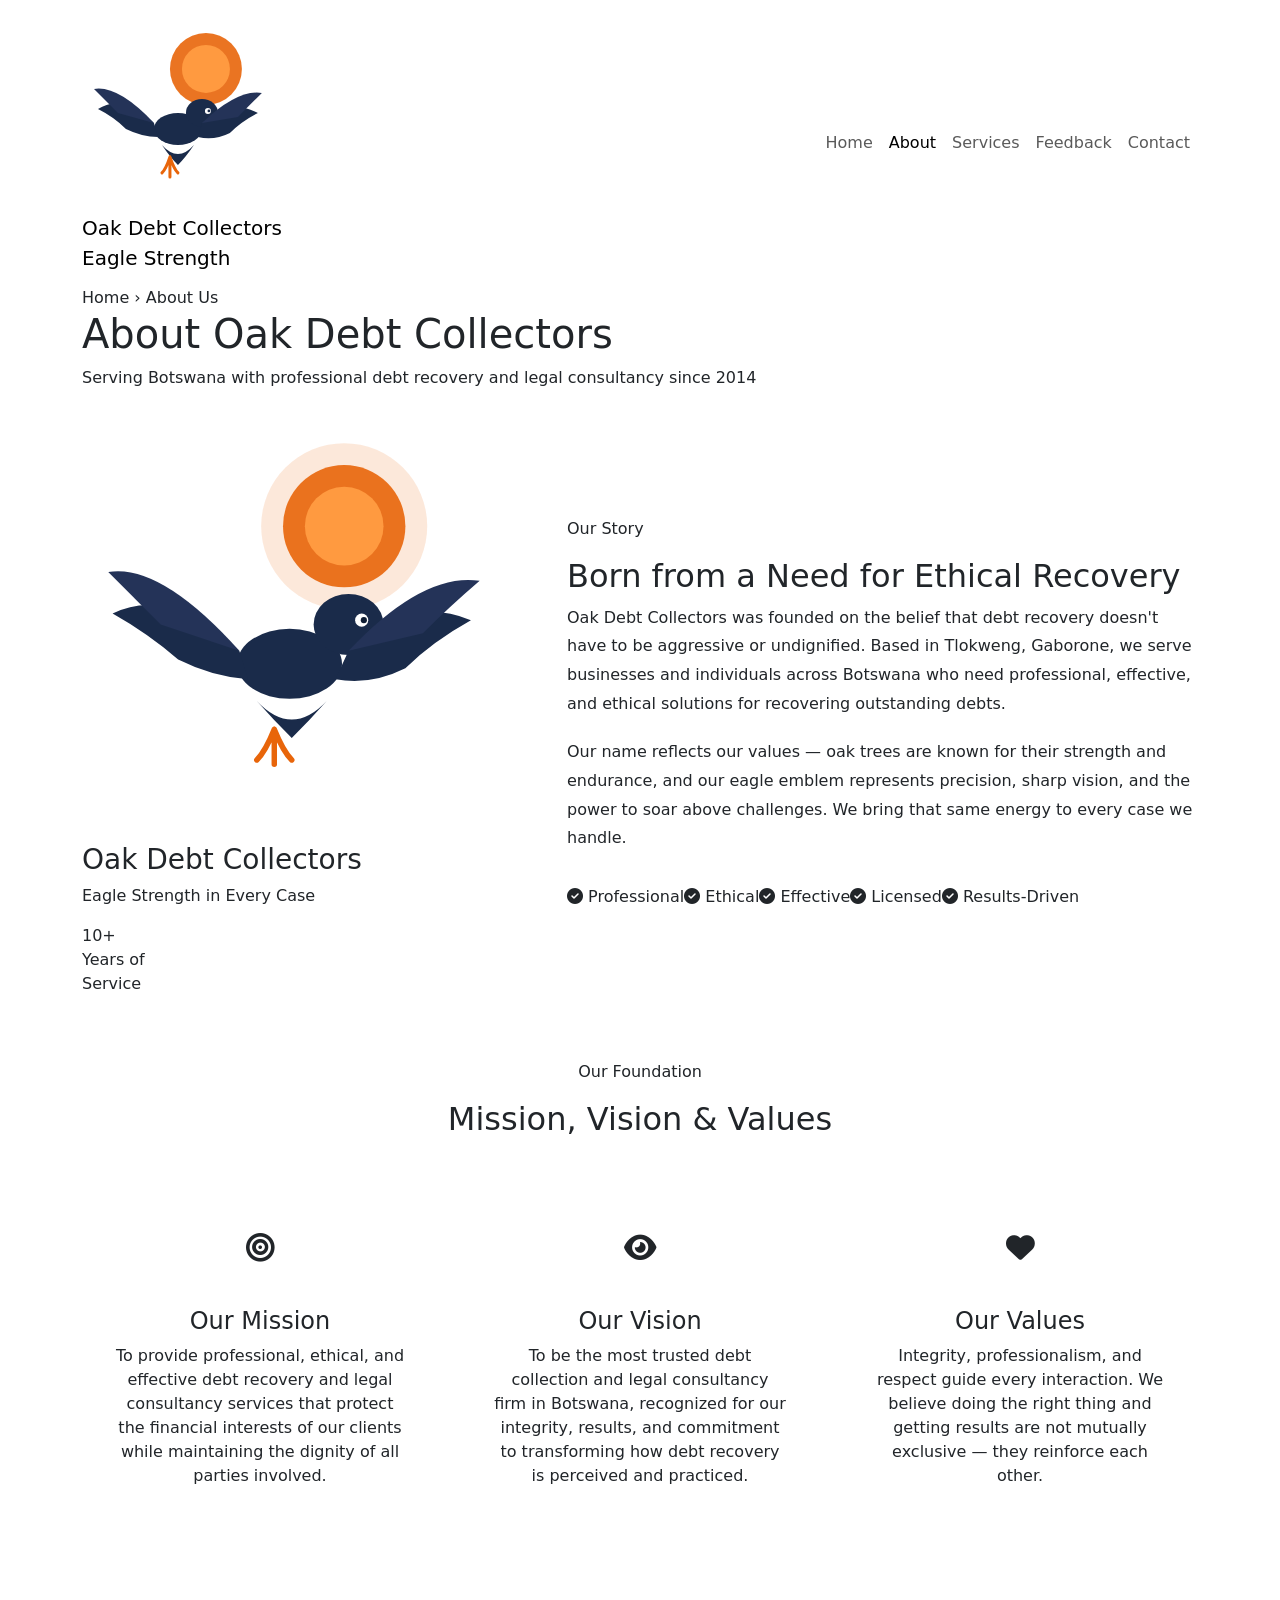
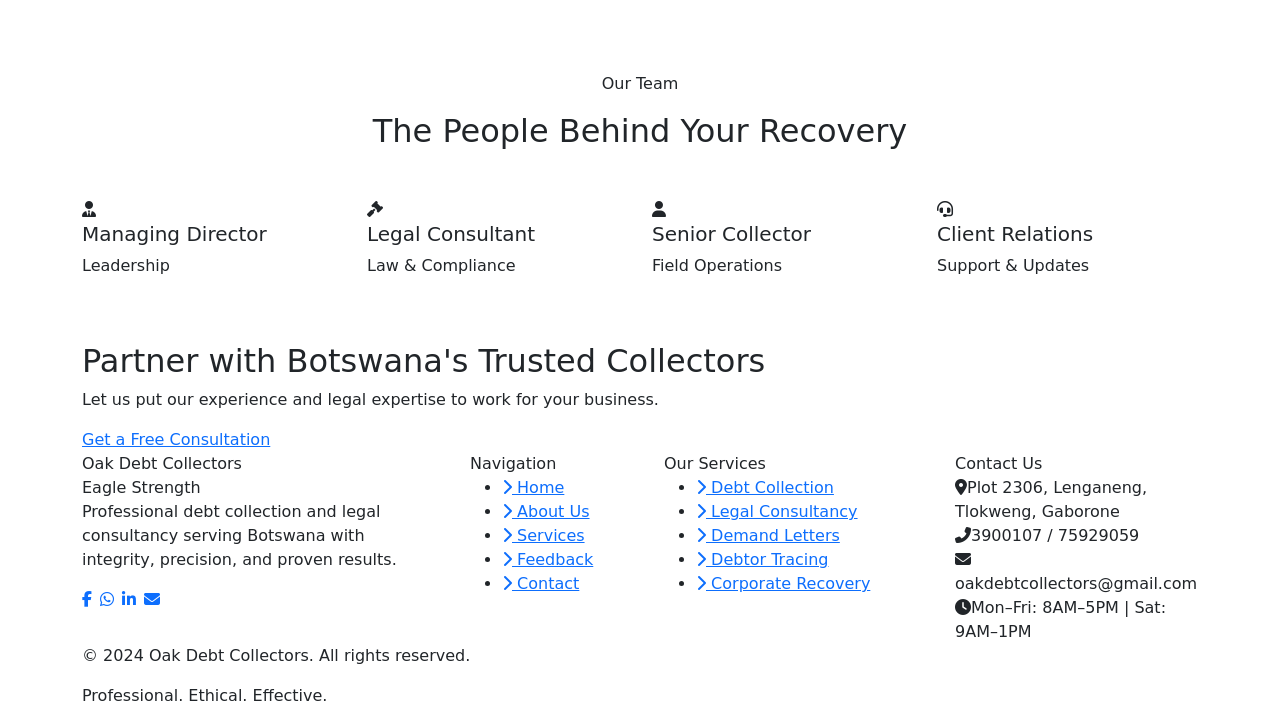
==== about.html @ 2704897b "added about" ====
<!DOCTYPE html>
<html lang="en">
<head>
  <meta charset="UTF-8"/>
  <meta name="viewport" content="width=device-width, initial-scale=1.0"/>
  <title>Oak Debt Collectors | About Us</title>
  <link href="https://cdnjs.cloudflare.com/ajax/libs/bootstrap/5.3.2/css/bootstrap.min.css" rel="stylesheet"/>
  <link href="https://cdnjs.cloudflare.com/ajax/libs/font-awesome/6.5.0/css/all.min.css" rel="stylesheet"/>
  <link rel="stylesheet" href="style.css"/>
</head>
<body>

<!-- NAVBAR -->
<nav class="navbar navbar-expand-lg">
  <div class="container">
    <a class="navbar-brand" href="index.html">
      <div class="brand-logo-wrap">
        <svg viewBox="0 0 100 100" xmlns="http://www.w3.org/2000/svg">
          <circle cx="62" cy="28" r="18" fill="#E8650A" opacity="0.9"/>
          <circle cx="62" cy="28" r="12" fill="#FF9A40"/>
          <ellipse cx="48" cy="58" rx="12" ry="8" fill="#1A2B4A"/>
          <ellipse cx="60" cy="50" rx="8" ry="7" fill="#1A2B4A"/>
          <path d="M67 52 L73 55 L67 56 Z" fill="#E8650A"/>
          <circle cx="63" cy="49" r="1.5" fill="#fff"/>
          <circle cx="63.5" cy="49" r="0.7" fill="#1A2B4A"/>
          <path d="M36 55 Q20 40 8 48 Q16 52 22 58 Q30 62 38 62 Z" fill="#1A2B4A"/>
          <path d="M36 55 Q18 36 6 38 Q12 44 18 50 Z" fill="#243358"/>
          <path d="M60 55 Q72 42 88 50 Q80 54 74 60 Q66 64 58 62 Z" fill="#1A2B4A"/>
          <path d="M60 55 Q78 38 90 40 Q84 46 78 52 Z" fill="#243358"/>
          <path d="M40 66 Q48 75 56 66 Q52 72 48 76 Q44 72 40 66 Z" fill="#1A2B4A"/>
          <path d="M44 72 Q42 78 40 80 M44 72 Q44 79 44 82 M44 72 Q46 78 48 80" stroke="#E8650A" stroke-width="1.5" fill="none" stroke-linecap="round"/>
        </svg>
      </div>
      <div class="brand-text-wrap">
        <div class="brand-name">Oak Debt Collectors</div>
        <div class="brand-tagline">Eagle Strength</div>
      </div>
    </a>
    <button class="navbar-toggler" type="button" data-bs-toggle="collapse" data-bs-target="#mainNav">
      <span class="navbar-toggler-icon"></span>
    </button>
    <div class="collapse navbar-collapse" id="mainNav">
      <ul class="navbar-nav ms-auto">
        <li class="nav-item"><a class="nav-link" href="index.html">Home</a></li>
        <li class="nav-item"><a class="nav-link active" href="about.html">About</a></li>
        <li class="nav-item"><a class="nav-link" href="services.html">Services</a></li>
        <li class="nav-item"><a class="nav-link" href="feedback.html">Feedback</a></li>
        <li class="nav-item"><a class="nav-link" href="contact.html">Contact</a></li>
      </ul>
    </div>
  </div>
</nav>

<!-- PAGE HERO -->
<div class="page-hero">
  <div class="container">
    <div class="breadcrumb-nav">Home &rsaquo; <span>About Us</span></div>
    <h1>About <span>Oak Debt Collectors</span></h1>
    <p>Serving Botswana with professional debt recovery and legal consultancy since 2014</p>
  </div>
</div>

<!-- OUR STORY -->
<section class="white-section">
  <div class="container">
    <div class="row align-items-center g-5">
      <div class="col-lg-5">
        <div class="about-img-wrap">
          <div class="about-img-block">
            <svg class="big-eagle" viewBox="0 0 200 200" xmlns="http://www.w3.org/2000/svg">
              <circle cx="120" cy="55" r="38" fill="rgba(232,101,10,0.15)"/>
              <circle cx="120" cy="55" r="28" fill="#E8650A" opacity="0.9"/>
              <circle cx="120" cy="55" r="18" fill="#FF9A40"/>
              <ellipse cx="95" cy="118" rx="24" ry="16" fill="#1A2B4A"/>
              <ellipse cx="122" cy="100" rx="16" ry="14" fill="#1A2B4A"/>
              <path d="M136 104 L150 110 L136 112 Z" fill="#E8650A"/>
              <circle cx="128" cy="98" r="3" fill="#fff"/>
              <circle cx="129" cy="98" r="1.4" fill="#0F1D33"/>
              <path d="M72 112 Q40 82 14 95 Q30 104 44 116 Q60 124 76 125 Z" fill="#1A2B4A"/>
              <path d="M72 112 Q36 72 12 76 Q24 88 36 100 Z" fill="#243358"/>
              <path d="M122 112 Q148 86 178 98 Q160 108 148 120 Q132 128 116 125 Z" fill="#1A2B4A"/>
              <path d="M122 112 Q156 76 182 80 Q168 92 156 104 Z" fill="#243358"/>
              <path d="M80 135 Q96 152 112 135 Q104 144 96 152 Q88 144 80 135 Z" fill="#1A2B4A"/>
              <path d="M88 148 Q84 158 80 162 M88 148 Q88 160 88 164 M88 148 Q92 158 96 162" stroke="#E8650A" stroke-width="2.5" fill="none" stroke-linecap="round"/>
            </svg>
            <h3>Oak Debt Collectors</h3>
            <p>Eagle Strength in Every Case</p>
          </div>
          <div class="experience-badge">
            <div class="exp-num">10+</div>
            <div class="exp-label">Years of<br>Service</div>
          </div>
        </div>
      </div>
      <div class="col-lg-7" style="padding-top:1.5rem;">
        <p class="section-eyebrow">Our Story</p>
        <h2 class="section-heading">Born from a Need for <span>Ethical</span> Recovery</h2>
        <div class="orange-rule"></div>
        <p style="color:var(--gray); line-height:1.8; margin-bottom:1.2rem;">Oak Debt Collectors was founded on the belief that debt recovery doesn't have to be aggressive or undignified. Based in Tlokweng, Gaborone, we serve businesses and individuals across Botswana who need professional, effective, and ethical solutions for recovering outstanding debts.</p>
        <p style="color:var(--gray); line-height:1.8; margin-bottom:2rem;">Our name reflects our values — oak trees are known for their strength and endurance, and our eagle emblem represents precision, sharp vision, and the power to soar above challenges. We bring that same energy to every case we handle.</p>
        <div class="d-flex flex-wrap">
          <div class="value-pill"><i class="fas fa-check-circle"></i> Professional</div>
          <div class="value-pill"><i class="fas fa-check-circle"></i> Ethical</div>
          <div class="value-pill"><i class="fas fa-check-circle"></i> Effective</div>
          <div class="value-pill"><i class="fas fa-check-circle"></i> Licensed</div>
          <div class="value-pill"><i class="fas fa-check-circle"></i> Results-Driven</div>
        </div>
      </div>
    </div>
  </div>
</section>

<!-- MISSION / VISION / VALUES -->
<section class="light-section" style="padding: 4rem 0;">
  <div class="container">
    <div class="text-center mb-5">
      <p class="section-eyebrow">Our Foundation</p>
      <h2 class="section-heading">Mission, <span>Vision</span> & Values</h2>
      <div class="orange-rule mx-auto"></div>
    </div>
    <div class="row g-4">
      <div class="col-md-4">
        <div class="service-card text-center" style="padding:2.5rem 2rem;">
          <div class="service-icon mx-auto mb-3" style="width:64px;height:64px;font-size:1.8rem;"><i class="fas fa-bullseye"></i></div>
          <h4>Our Mission</h4>
          <p>To provide professional, ethical, and effective debt recovery and legal consultancy services that protect the financial interests of our clients while maintaining the dignity of all parties involved.</p>
        </div>
      </div>
      <div class="col-md-4">
        <div class="service-card text-center" style="padding:2.5rem 2rem;">
          <div class="service-icon mx-auto mb-3" style="width:64px;height:64px;font-size:1.8rem;"><i class="fas fa-eye"></i></div>
          <h4>Our Vision</h4>
          <p>To be the most trusted debt collection and legal consultancy firm in Botswana, recognized for our integrity, results, and commitment to transforming how debt recovery is perceived and practiced.</p>
        </div>
      </div>
      <div class="col-md-4">
        <div class="service-card text-center" style="padding:2.5rem 2rem;">
          <div class="service-icon mx-auto mb-3" style="width:64px;height:64px;font-size:1.8rem;"><i class="fas fa-heart"></i></div>
          <h4>Our Values</h4>
          <p>Integrity, professionalism, and respect guide every interaction. We believe doing the right thing and getting results are not mutually exclusive — they reinforce each other.</p>
        </div>
      </div>
    </div>
  </div>
</section>

<!-- TEAM -->
<section class="white-section" style="padding:4rem 0;">
  <div class="container">
    <div class="text-center mb-5">
      <p class="section-eyebrow">Our Team</p>
      <h2 class="section-heading">The People Behind <span>Your Recovery</span></h2>
      <div class="orange-rule mx-auto"></div>
    </div>
    <div class="row g-4 justify-content-center">
      <div class="col-sm-6 col-md-4 col-lg-3">
        <div class="team-card">
          <div class="team-avatar"><div class="team-avatar-circle"><i class="fas fa-user-tie"></i></div></div>
          <div class="team-body"><h5>Managing Director</h5><div class="role">Leadership</div></div>
        </div>
      </div>
      <div class="col-sm-6 col-md-4 col-lg-3">
        <div class="team-card">
          <div class="team-avatar"><div class="team-avatar-circle"><i class="fas fa-gavel"></i></div></div>
          <div class="team-body"><h5>Legal Consultant</h5><div class="role">Law & Compliance</div></div>
        </div>
      </div>
      <div class="col-sm-6 col-md-4 col-lg-3">
        <div class="team-card">
          <div class="team-avatar"><div class="team-avatar-circle"><i class="fas fa-user"></i></div></div>
          <div class="team-body"><h5>Senior Collector</h5><div class="role">Field Operations</div></div>
        </div>
      </div>
      <div class="col-sm-6 col-md-4 col-lg-3">
        <div class="team-card">
          <div class="team-avatar"><div class="team-avatar-circle"><i class="fas fa-headset"></i></div></div>
          <div class="team-body"><h5>Client Relations</h5><div class="role">Support & Updates</div></div>
        </div>
      </div>
    </div>
  </div>
</section>

<!-- CTA -->
<div class="cta-banner">
  <div class="container">
    <h2>Partner with Botswana's Trusted Collectors</h2>
    <p>Let us put our experience and legal expertise to work for your business.</p>
    <a href="contact.html" class="btn-white-oak">Get a Free Consultation</a>
  </div>
</div>

<!-- FOOTER -->
<footer>
  <div class="container">
    <div class="row g-5">
      <div class="col-lg-4">
        <div class="footer-brand-name">Oak Debt Collectors</div>
        <div class="footer-script">Eagle Strength</div>
        <p class="footer-desc">Professional debt collection and legal consultancy serving Botswana with integrity, precision, and proven results.</p>
        <div class="d-flex gap-2 mt-3">
          <a href="#" class="social-link"><i class="fab fa-facebook-f"></i></a>
          <a href="#" class="social-link"><i class="fab fa-whatsapp"></i></a>
          <a href="#" class="social-link"><i class="fab fa-linkedin-in"></i></a>
          <a href="mailto:oakdebtcollectors@gmail.com" class="social-link"><i class="fas fa-envelope"></i></a>
        </div>
      </div>
      <div class="col-sm-6 col-lg-2">
        <div class="footer-heading">Navigation</div>
        <ul class="footer-links">
          <li><a href="index.html"><i class="fas fa-chevron-right"></i> Home</a></li>
          <li><a href="about.html"><i class="fas fa-chevron-right"></i> About Us</a></li>
          <li><a href="services.html"><i class="fas fa-chevron-right"></i> Services</a></li>
          <li><a href="feedback.html"><i class="fas fa-chevron-right"></i> Feedback</a></li>
          <li><a href="contact.html"><i class="fas fa-chevron-right"></i> Contact</a></li>
        </ul>
      </div>
      <div class="col-sm-6 col-lg-3">
        <div class="footer-heading">Our Services</div>
        <ul class="footer-links">
          <li><a href="services.html"><i class="fas fa-chevron-right"></i> Debt Collection</a></li>
          <li><a href="services.html"><i class="fas fa-chevron-right"></i> Legal Consultancy</a></li>
          <li><a href="services.html"><i class="fas fa-chevron-right"></i> Demand Letters</a></li>
          <li><a href="services.html"><i class="fas fa-chevron-right"></i> Debtor Tracing</a></li>
          <li><a href="services.html"><i class="fas fa-chevron-right"></i> Corporate Recovery</a></li>
        </ul>
      </div>
      <div class="col-lg-3">
        <div class="footer-heading">Contact Us</div>
        <div class="footer-contact-item"><i class="fas fa-map-marker-alt"></i><span>Plot 2306, Lenganeng, Tlokweng, Gaborone</span></div>
        <div class="footer-contact-item"><i class="fas fa-phone-alt"></i><span>3900107 / 75929059</span></div>
        <div class="footer-contact-item"><i class="fas fa-envelope"></i><span>oakdebtcollectors@gmail.com</span></div>
        <div class="footer-contact-item"><i class="fas fa-clock"></i><span>Mon–Fri: 8AM–5PM | Sat: 9AM–1PM</span></div>
      </div>
    </div>
    <div class="footer-bottom">
      <p>&copy; 2024 <span>Oak Debt Collectors</span>. All rights reserved.</p>
      <p>Professional. Ethical. Effective.</p>
    </div>
  </div>
</footer>
<script src="https://cdnjs.cloudflare.com/ajax/libs/bootstrap/5.3.2/js/bootstrap.bundle.min.js"></script>
</body>
</html>
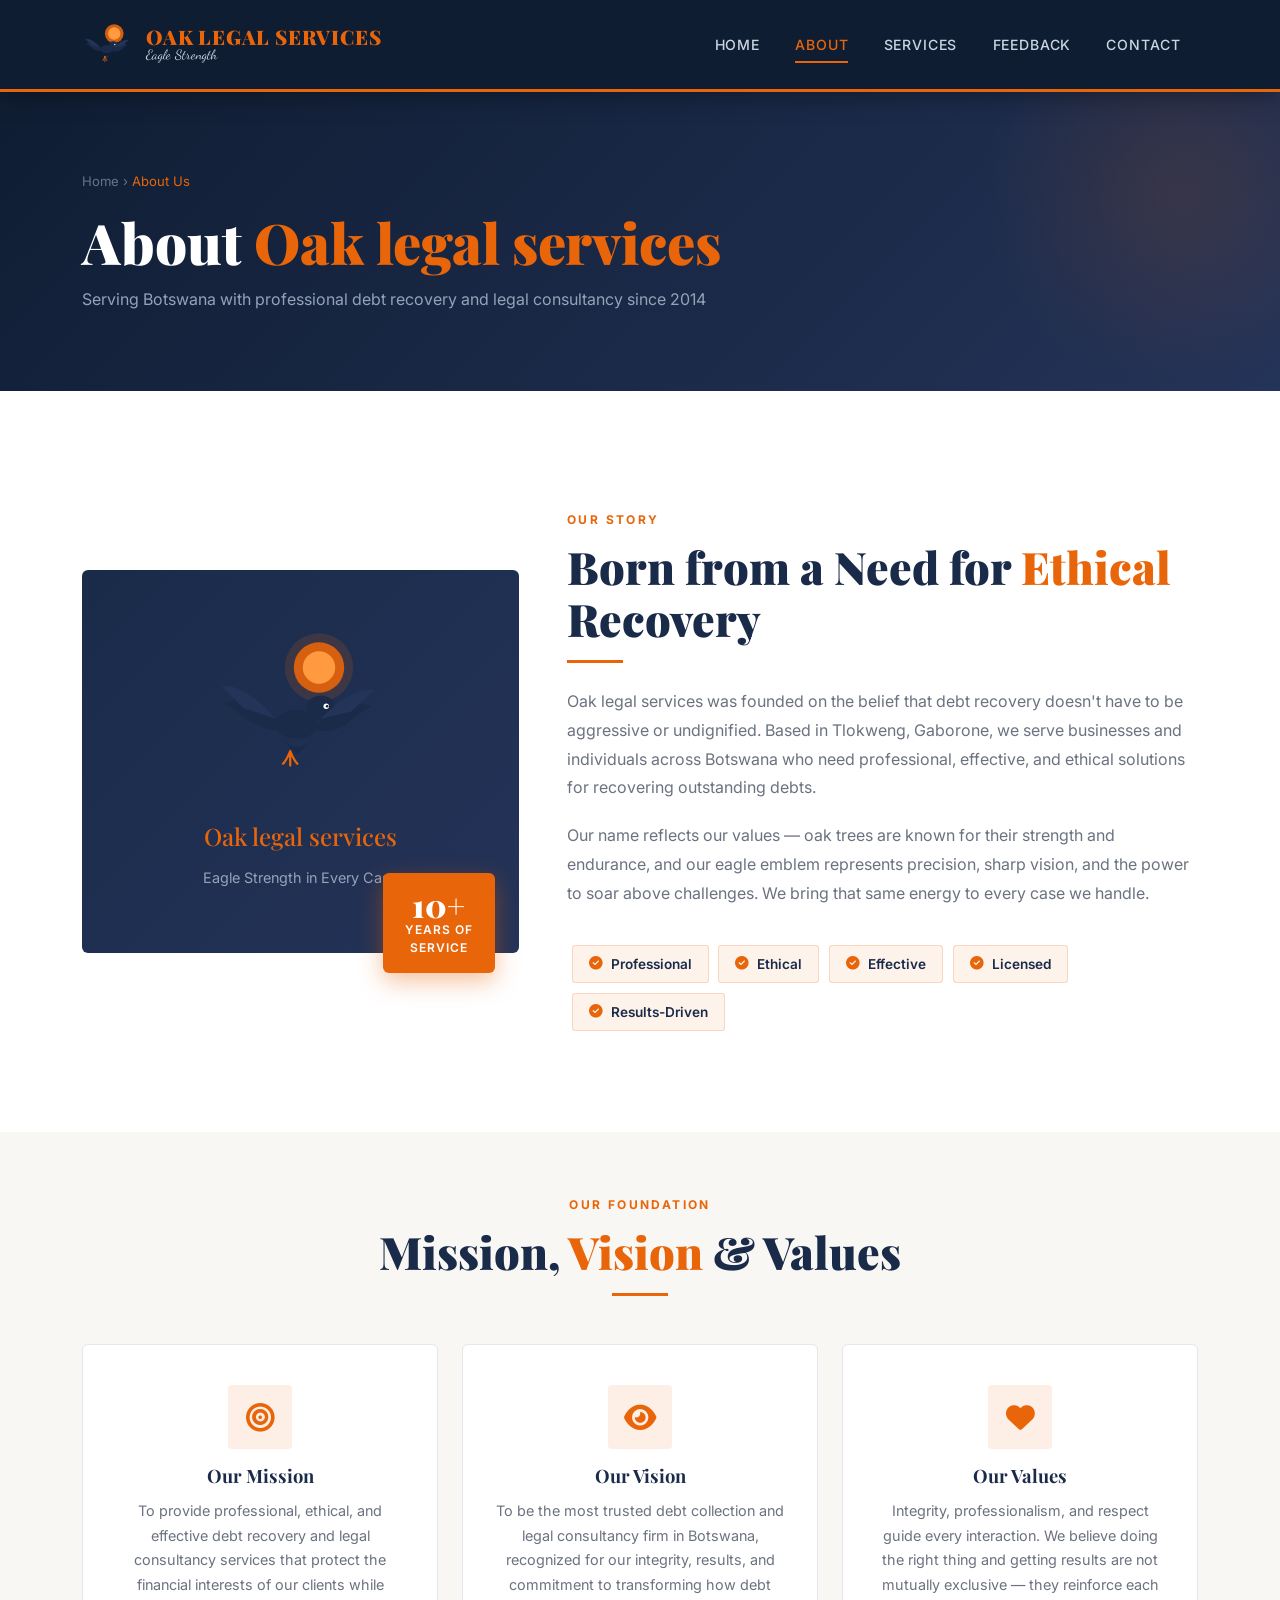
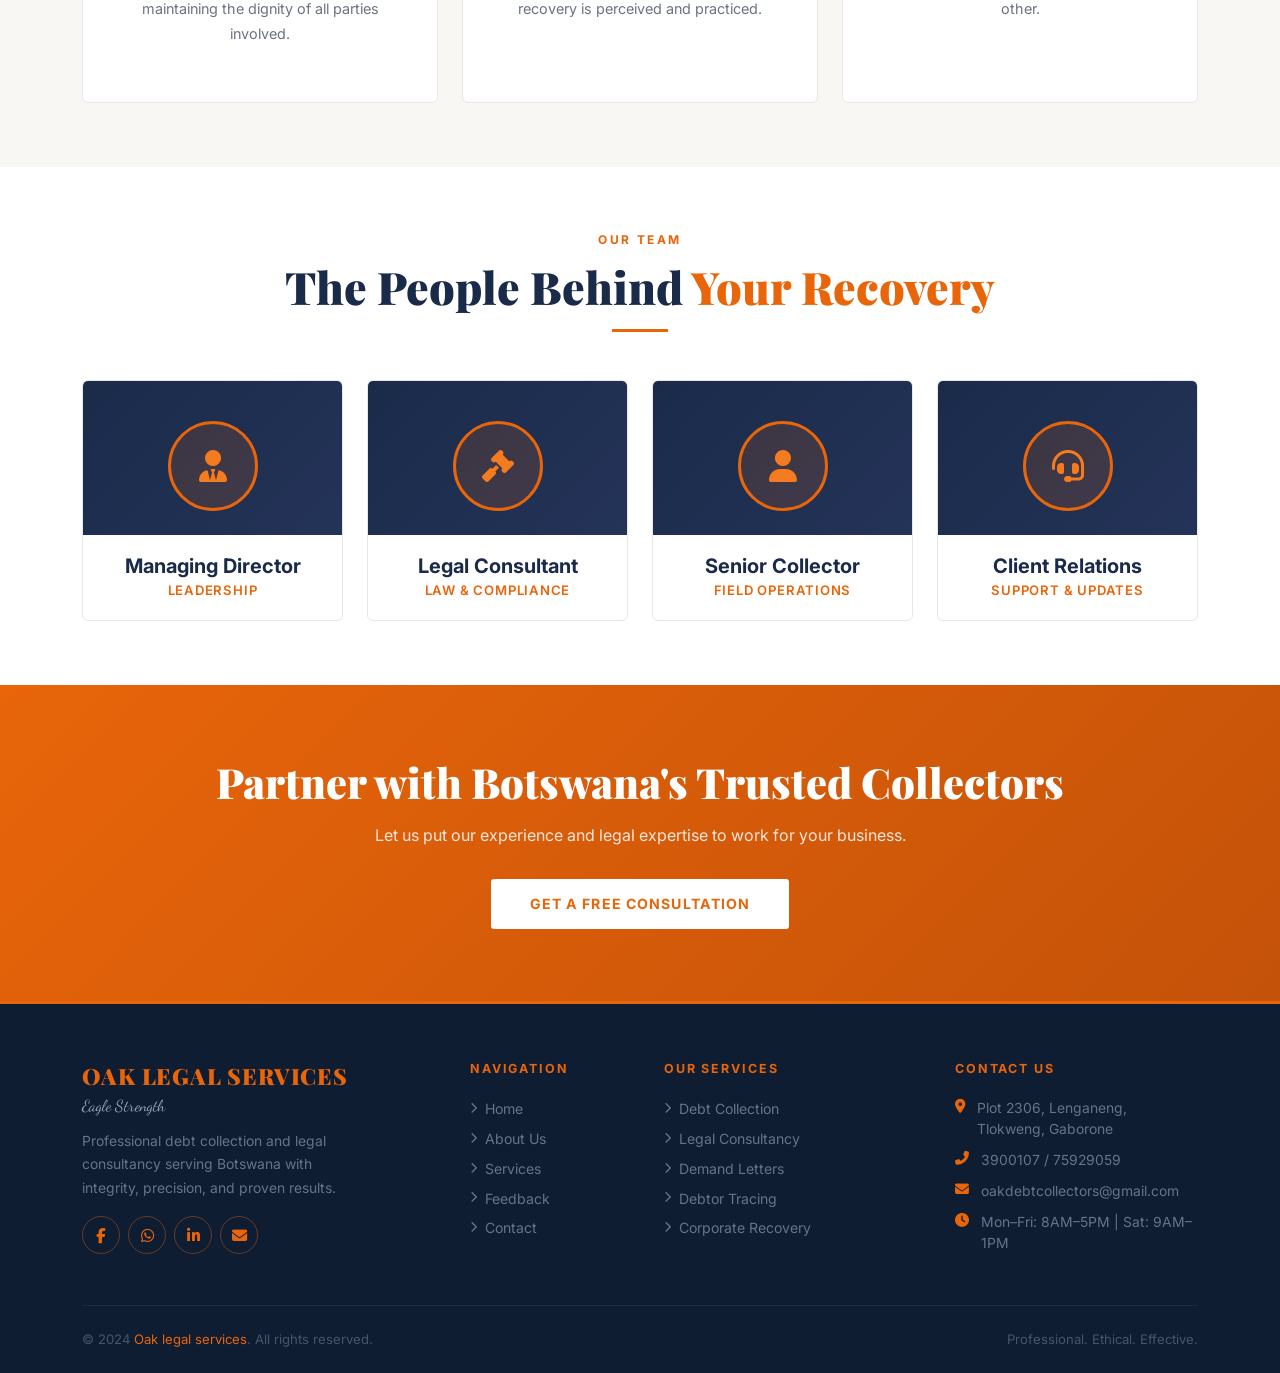
==== commit 8add8359: "changed things" ====
--- a/about.html
+++ b/about.html
@@ -3,7 +3,7 @@
 <head>
   <meta charset="UTF-8"/>
   <meta name="viewport" content="width=device-width, initial-scale=1.0"/>
-  <title>Oak Debt Collectors | About Us</title>
+  <title>Oak legal services | About Us</title>
   <link href="https://cdnjs.cloudflare.com/ajax/libs/bootstrap/5.3.2/css/bootstrap.min.css" rel="stylesheet"/>
   <link href="https://cdnjs.cloudflare.com/ajax/libs/font-awesome/6.5.0/css/all.min.css" rel="stylesheet"/>
   <link rel="stylesheet" href="style.css"/>
@@ -32,7 +32,7 @@
         </svg>
       </div>
       <div class="brand-text-wrap">
-        <div class="brand-name">Oak Debt Collectors</div>
+        <div class="brand-name">Oak legal services</div>
         <div class="brand-tagline">Eagle Strength</div>
       </div>
     </a>
@@ -55,7 +55,7 @@
 <div class="page-hero">
   <div class="container">
     <div class="breadcrumb-nav">Home &rsaquo; <span>About Us</span></div>
-    <h1>About <span>Oak Debt Collectors</span></h1>
+    <h1>About <span>Oak legal services</span></h1>
     <p>Serving Botswana with professional debt recovery and legal consultancy since 2014</p>
   </div>
 </div>
@@ -83,7 +83,7 @@
               <path d="M80 135 Q96 152 112 135 Q104 144 96 152 Q88 144 80 135 Z" fill="#1A2B4A"/>
               <path d="M88 148 Q84 158 80 162 M88 148 Q88 160 88 164 M88 148 Q92 158 96 162" stroke="#E8650A" stroke-width="2.5" fill="none" stroke-linecap="round"/>
             </svg>
-            <h3>Oak Debt Collectors</h3>
+            <h3>Oak legal services</h3>
             <p>Eagle Strength in Every Case</p>
           </div>
           <div class="experience-badge">
@@ -96,7 +96,7 @@
         <p class="section-eyebrow">Our Story</p>
         <h2 class="section-heading">Born from a Need for <span>Ethical</span> Recovery</h2>
         <div class="orange-rule"></div>
-        <p style="color:var(--gray); line-height:1.8; margin-bottom:1.2rem;">Oak Debt Collectors was founded on the belief that debt recovery doesn't have to be aggressive or undignified. Based in Tlokweng, Gaborone, we serve businesses and individuals across Botswana who need professional, effective, and ethical solutions for recovering outstanding debts.</p>
+        <p style="color:var(--gray); line-height:1.8; margin-bottom:1.2rem;">Oak legal services was founded on the belief that debt recovery doesn't have to be aggressive or undignified. Based in Tlokweng, Gaborone, we serve businesses and individuals across Botswana who need professional, effective, and ethical solutions for recovering outstanding debts.</p>
         <p style="color:var(--gray); line-height:1.8; margin-bottom:2rem;">Our name reflects our values — oak trees are known for their strength and endurance, and our eagle emblem represents precision, sharp vision, and the power to soar above challenges. We bring that same energy to every case we handle.</p>
         <div class="d-flex flex-wrap">
           <div class="value-pill"><i class="fas fa-check-circle"></i> Professional</div>
@@ -195,7 +195,7 @@
   <div class="container">
     <div class="row g-5">
       <div class="col-lg-4">
-        <div class="footer-brand-name">Oak Debt Collectors</div>
+        <div class="footer-brand-name">Oak legal services</div>
         <div class="footer-script">Eagle Strength</div>
         <p class="footer-desc">Professional debt collection and legal consultancy serving Botswana with integrity, precision, and proven results.</p>
         <div class="d-flex gap-2 mt-3">
@@ -234,7 +234,7 @@
       </div>
     </div>
     <div class="footer-bottom">
-      <p>&copy; 2024 <span>Oak Debt Collectors</span>. All rights reserved.</p>
+      <p>&copy; 2024 <span>Oak legal services</span>. All rights reserved.</p>
       <p>Professional. Ethical. Effective.</p>
     </div>
   </div>
--- a/style.css
+++ b/style.css
@@ -0,0 +1,476 @@
+/* ============================================
+   OAK DEBT COLLECTORS — style.css
+   Brand Colors: Orange #E8650A | Navy #1A2B4A
+   Link this file in every HTML page:
+   <link rel="stylesheet" href="style.css">
+============================================ */
+
+@import url('https://fonts.googleapis.com/css2?family=Playfair+Display:wght@700;900&family=Inter:wght@300;400;500;600;700&family=Dancing+Script:wght@700&display=swap');
+
+/* ── CSS VARIABLES ── */
+:root {
+  --orange:       #E8650A;
+  --orange-light: #F47B20;
+  --orange-glow:  #FF9A40;
+  --navy:         #1A2B4A;
+  --navy-deep:    #0F1D33;
+  --navy-mid:     #243358;
+  --white:        #FFFFFF;
+  --offwhite:     #F9F7F4;
+  --gray:         #6B7280;
+  --gray-light:   #F3F4F6;
+}
+
+/* ── RESET ── */
+* { margin: 0; padding: 0; box-sizing: border-box; scroll-behavior: smooth; }
+body { font-family: 'Inter', sans-serif; color: var(--navy); overflow-x: hidden; }
+
+/* ════════════════════════════════════
+   NAVBAR
+════════════════════════════════════ */
+.navbar {
+  background: var(--navy-deep);
+  padding: 0.85rem 0;
+  position: sticky;
+  top: 0;
+  z-index: 1000;
+  border-bottom: 3px solid var(--orange);
+  box-shadow: 0 4px 24px rgba(0,0,0,0.35);
+}
+.navbar-brand { display: flex; align-items: center; gap: 12px; text-decoration: none; }
+.brand-logo-wrap { width: 52px; height: 52px; flex-shrink: 0; }
+.brand-logo-wrap svg { width: 100%; height: 100%; }
+.brand-text-wrap { line-height: 1.1; }
+.brand-name {
+  font-family: 'Playfair Display', serif;
+  font-size: 1.25rem; font-weight: 900;
+  color: var(--orange);
+  letter-spacing: 0.04em; text-transform: uppercase;
+}
+.brand-tagline {
+  font-family: 'Dancing Script', cursive;
+  font-size: 0.85rem; color: #CBD5E1;
+}
+.navbar-nav .nav-link {
+  color: #CBD5E1 !important;
+  font-weight: 500; font-size: 0.88rem;
+  letter-spacing: 0.06em; text-transform: uppercase;
+  padding: 0.5rem 1.1rem !important;
+  position: relative; transition: color 0.25s;
+}
+.navbar-nav .nav-link::after {
+  content: ''; position: absolute;
+  bottom: 0; left: 1.1rem; right: 1.1rem;
+  height: 2px; background: var(--orange);
+  transform: scaleX(0); transition: transform 0.25s;
+}
+.navbar-nav .nav-link:hover,
+.navbar-nav .nav-link.active { color: var(--orange) !important; }
+.navbar-nav .nav-link:hover::after,
+.navbar-nav .nav-link.active::after { transform: scaleX(1); }
+.navbar-toggler { border-color: var(--orange); }
+.navbar-toggler-icon {
+  background-image: url("data:image/svg+xml,%3csvg xmlns='http://www.w3.org/2000/svg' viewBox='0 0 30 30'%3e%3cpath stroke='%23E8650A' stroke-linecap='round' stroke-miterlimit='10' stroke-width='2' d='M4 7h22M4 15h22M4 23h22'/%3e%3c/svg%3e");
+}
+
+/* ════════════════════════════════════
+   BUTTONS
+════════════════════════════════════ */
+.btn-primary-oak {
+  background: var(--orange); color: #fff; border: none;
+  padding: 0.85rem 2.2rem; font-weight: 700; font-size: 0.88rem;
+  letter-spacing: 0.08em; text-transform: uppercase; border-radius: 3px;
+  cursor: pointer; text-decoration: none; display: inline-block;
+  transition: background 0.22s, transform 0.18s, box-shadow 0.22s;
+}
+.btn-primary-oak:hover {
+  background: var(--orange-light); transform: translateY(-2px);
+  box-shadow: 0 8px 24px rgba(232,101,10,0.35); color: #fff;
+}
+.btn-outline-oak {
+  background: transparent; color: #CBD5E1;
+  border: 1.5px solid rgba(203,213,225,0.4);
+  padding: 0.85rem 2.2rem; font-weight: 600; font-size: 0.88rem;
+  letter-spacing: 0.08em; text-transform: uppercase; border-radius: 3px;
+  cursor: pointer; text-decoration: none; display: inline-block;
+  transition: all 0.22s;
+}
+.btn-outline-oak:hover { border-color: var(--orange); color: var(--orange); }
+.btn-white-oak {
+  background: #fff; color: var(--orange); border: none;
+  padding: 0.9rem 2.4rem; font-weight: 700; font-size: 0.88rem;
+  letter-spacing: 0.08em; text-transform: uppercase; border-radius: 3px;
+  cursor: pointer; text-decoration: none; display: inline-block;
+  transition: all 0.22s;
+}
+.btn-white-oak:hover { background: var(--navy); color: #fff; }
+
+/* ════════════════════════════════════
+   SECTION UTILITIES
+════════════════════════════════════ */
+.section-eyebrow {
+  font-size: 0.75rem; font-weight: 700;
+  letter-spacing: 0.2em; text-transform: uppercase;
+  color: var(--orange); margin-bottom: 0.75rem;
+}
+.section-heading {
+  font-family: 'Playfair Display', serif;
+  font-size: clamp(1.8rem, 4vw, 2.8rem);
+  font-weight: 900; color: var(--navy); line-height: 1.15;
+}
+.section-heading span { color: var(--orange); }
+.orange-rule { width: 56px; height: 3px; background: var(--orange); margin: 1rem 0 1.5rem; }
+.light-section  { background: var(--offwhite); padding: 6rem 0; }
+.white-section  { background: #fff; padding: 6rem 0; }
+.navy-section   { background: var(--navy); padding: 6rem 0; }
+
+/* ════════════════════════════════════
+   PAGE HERO (inner pages)
+════════════════════════════════════ */
+.page-hero {
+  background: linear-gradient(135deg, var(--navy-deep) 0%, var(--navy-mid) 100%);
+  padding: 5rem 0 4rem; position: relative; overflow: hidden;
+}
+.page-hero::after {
+  content: ''; position: absolute; right: -100px; top: -100px;
+  width: 400px; height: 400px; border-radius: 50%;
+  background: radial-gradient(circle, rgba(232,101,10,0.12), transparent 70%);
+}
+.page-hero h1 {
+  font-family: 'Playfair Display', serif;
+  font-size: clamp(2rem, 5vw, 3.5rem); font-weight: 900; color: #fff;
+}
+.page-hero h1 span { color: var(--orange); }
+.page-hero p { color: #94A3B8; font-size: 1rem; margin-top: 0.75rem; }
+.breadcrumb-nav { color: #64748B; font-size: 0.82rem; margin-bottom: 1rem; }
+.breadcrumb-nav span { color: var(--orange); }
+
+/* ════════════════════════════════════
+   CTA BANNER
+════════════════════════════════════ */
+.cta-banner {
+  background: linear-gradient(135deg, var(--orange) 0%, #C45209 100%);
+  padding: 4.5rem 0; text-align: center;
+}
+.cta-banner h2 {
+  font-family: 'Playfair Display', serif;
+  font-size: clamp(1.8rem, 4vw, 2.6rem); color: #fff; font-weight: 900; margin-bottom: 1rem;
+}
+.cta-banner p { color: rgba(255,255,255,0.85); margin-bottom: 2rem; font-size: 1rem; }
+
+/* ════════════════════════════════════
+   HOME — HERO SECTION
+════════════════════════════════════ */
+.hero {
+  background: linear-gradient(135deg, var(--navy-deep) 0%, var(--navy-mid) 60%, #2A3F6A 100%);
+  min-height: 92vh; display: flex; align-items: center;
+  position: relative; overflow: hidden;
+}
+.hero::before {
+  content: ''; position: absolute; inset: 0;
+  background:
+    radial-gradient(ellipse 70% 60% at 80% 40%, rgba(232,101,10,0.15) 0%, transparent 70%),
+    radial-gradient(ellipse 40% 40% at 10% 80%, rgba(232,101,10,0.08) 0%, transparent 60%);
+}
+.hero-content { position: relative; z-index: 2; }
+.hero-eyebrow {
+  display: inline-block;
+  background: rgba(232,101,10,0.15); border: 1px solid rgba(232,101,10,0.4);
+  color: var(--orange-light); font-size: 0.75rem; font-weight: 600;
+  letter-spacing: 0.18em; text-transform: uppercase;
+  padding: 0.4rem 1.1rem; border-radius: 2px; margin-bottom: 1.6rem;
+}
+.hero h1 {
+  font-family: 'Playfair Display', serif;
+  font-size: clamp(2.8rem, 6vw, 5.2rem); font-weight: 900;
+  color: var(--white); line-height: 1.05; margin-bottom: 0.4rem;
+}
+.hero h1 span { color: var(--orange); }
+.hero-script {
+  font-family: 'Dancing Script', cursive;
+  font-size: clamp(1.8rem, 4vw, 3rem); color: var(--orange-light);
+  margin-bottom: 1.6rem; display: block;
+}
+.hero-desc { color: #94A3B8; font-size: 1.05rem; line-height: 1.75; max-width: 500px; margin-bottom: 2.4rem; }
+.hero-visual {
+  position: relative; z-index: 2;
+  display: flex; justify-content: center; align-items: center;
+}
+.hero-circle {
+  width: 380px; height: 380px; border-radius: 50%;
+  background: radial-gradient(circle, rgba(232,101,10,0.18) 0%, rgba(232,101,10,0.04) 60%, transparent 80%);
+  border: 1px solid rgba(232,101,10,0.2);
+  display: flex; align-items: center; justify-content: center; position: relative;
+}
+.hero-circle::before {
+  content: ''; position: absolute; width: 300px; height: 300px;
+  border-radius: 50%; border: 1px solid rgba(232,101,10,0.15);
+}
+.hero-eagle-svg { width: 220px; height: 220px; }
+
+/* ════════════════════════════════════
+   HOME — STATS BAR
+════════════════════════════════════ */
+.stats-bar { background: var(--navy-deep); border-top: 3px solid var(--orange); padding: 2.5rem 0; }
+.stat-item { text-align: center; padding: 0.5rem 1rem; }
+.stat-number {
+  font-family: 'Playfair Display', serif; font-size: 2.4rem;
+  font-weight: 900; color: var(--orange); line-height: 1;
+}
+.stat-label { font-size: 0.78rem; letter-spacing: 0.1em; text-transform: uppercase; color: #94A3B8; margin-top: 0.3rem; }
+
+/* ════════════════════════════════════
+   SERVICE PREVIEW CARDS (Home)
+════════════════════════════════════ */
+.service-card {
+  background: #fff; border: 1px solid #E5E7EB; border-radius: 6px;
+  padding: 2.2rem 1.8rem; height: 100%;
+  transition: transform 0.25s, box-shadow 0.25s, border-color 0.25s;
+  position: relative; overflow: hidden;
+}
+.service-card::before {
+  content: ''; position: absolute; top: 0; left: 0; right: 0;
+  height: 4px; background: var(--orange); transform: scaleX(0); transition: transform 0.3s;
+}
+.service-card:hover { transform: translateY(-5px); box-shadow: 0 16px 40px rgba(26,43,74,0.12); border-color: transparent; }
+.service-card:hover::before { transform: scaleX(1); }
+.service-icon {
+  width: 56px; height: 56px; background: rgba(232,101,10,0.1); border-radius: 4px;
+  display: flex; align-items: center; justify-content: center;
+  margin-bottom: 1.3rem; font-size: 1.5rem; color: var(--orange); transition: background 0.25s;
+}
+.service-card:hover .service-icon { background: var(--orange); color: #fff; }
+.service-card h4 {
+  font-family: 'Playfair Display', serif; font-size: 1.15rem;
+  font-weight: 700; color: var(--navy); margin-bottom: 0.75rem;
+}
+.service-card p { font-size: 0.9rem; color: var(--gray); line-height: 1.7; }
+
+/* ════════════════════════════════════
+   SERVICE DETAIL CARDS (Services page)
+════════════════════════════════════ */
+.service-detail-card {
+  background: #fff; border-radius: 8px; overflow: hidden;
+  box-shadow: 0 4px 20px rgba(26,43,74,0.07);
+  display: flex; flex-direction: column; height: 100%;
+  transition: box-shadow 0.25s, transform 0.25s;
+}
+.service-detail-card:hover { box-shadow: 0 12px 36px rgba(26,43,74,0.13); transform: translateY(-4px); }
+.service-card-header {
+  background: linear-gradient(135deg, var(--navy) 0%, var(--navy-mid) 100%);
+  padding: 2rem 1.8rem 1.5rem;
+}
+.service-card-header .icon-lg {
+  width: 64px; height: 64px; background: var(--orange); border-radius: 6px;
+  display: flex; align-items: center; justify-content: center;
+  font-size: 1.8rem; color: #fff; margin-bottom: 1rem;
+}
+.service-card-header h3 { font-family: 'Playfair Display', serif; color: #fff; font-size: 1.3rem; font-weight: 700; }
+.service-card-body { padding: 1.8rem; flex: 1; }
+.service-card-body p { color: var(--gray); line-height: 1.75; font-size: 0.92rem; margin-bottom: 1.2rem; }
+.service-feature { display: flex; align-items: center; gap: 0.6rem; font-size: 0.87rem; color: var(--navy); margin-bottom: 0.5rem; font-weight: 500; }
+.service-feature i { color: var(--orange); font-size: 0.8rem; }
+
+/* ════════════════════════════════════
+   WHY CHOOSE US
+════════════════════════════════════ */
+.why-item { display: flex; gap: 1.2rem; margin-bottom: 1.8rem; align-items: flex-start; }
+.why-icon {
+  width: 44px; height: 44px; background: var(--orange); border-radius: 50%;
+  display: flex; align-items: center; justify-content: center;
+  color: #fff; font-size: 1rem; flex-shrink: 0;
+}
+.why-text h5 { font-weight: 700; color: var(--navy); margin-bottom: 0.3rem; font-size: 0.95rem; }
+.why-text p { font-size: 0.88rem; color: var(--gray); line-height: 1.65; margin: 0; }
+
+/* ════════════════════════════════════
+   TESTIMONIALS
+════════════════════════════════════ */
+.testimonial-card {
+  background: rgba(255,255,255,0.06); border: 1px solid rgba(255,255,255,0.12);
+  border-radius: 8px; padding: 2rem; height: 100%;
+}
+.testimonial-stars { color: var(--orange); margin-bottom: 1rem; font-size: 0.9rem; }
+.testimonial-text { color: #CBD5E1; font-size: 0.92rem; line-height: 1.75; font-style: italic; margin-bottom: 1.5rem; }
+.testimonial-author { color: #fff; font-weight: 600; font-size: 0.88rem; }
+.testimonial-company { color: #64748B; font-size: 0.8rem; }
+
+/* ════════════════════════════════════
+   ABOUT PAGE
+════════════════════════════════════ */
+.about-img-wrap { position: relative; border-radius: 6px; overflow: visible; }
+.about-img-block {
+  background: linear-gradient(135deg, var(--navy) 0%, var(--navy-mid) 100%);
+  border-radius: 6px; padding: 3rem 2rem; text-align: center;
+  min-height: 360px; display: flex; flex-direction: column;
+  align-items: center; justify-content: center;
+}
+.about-img-block .big-eagle { width: 180px; height: 180px; margin-bottom: 1.5rem; }
+.about-img-block h3 { font-family: 'Playfair Display', serif; color: var(--orange); font-size: 1.5rem; }
+.about-img-block p { color: #94A3B8; font-size: 0.9rem; margin-top: 0.5rem; }
+.experience-badge {
+  position: absolute; bottom: -20px; right: 24px;
+  background: var(--orange); color: #fff; border-radius: 6px;
+  padding: 1rem 1.4rem; text-align: center;
+  box-shadow: 0 8px 24px rgba(232,101,10,0.4);
+}
+.experience-badge .exp-num { font-family: 'Playfair Display', serif; font-size: 2rem; font-weight: 900; line-height: 1; }
+.experience-badge .exp-label { font-size: 0.75rem; font-weight: 600; letter-spacing: 0.08em; text-transform: uppercase; }
+.value-pill {
+  display: inline-flex; align-items: center; gap: 0.5rem;
+  background: rgba(232,101,10,0.08); border: 1px solid rgba(232,101,10,0.2);
+  color: var(--navy); padding: 0.5rem 1rem; border-radius: 3px;
+  font-size: 0.85rem; font-weight: 600; margin: 0.3rem;
+}
+.value-pill i { color: var(--orange); }
+
+/* ════════════════════════════════════
+   TEAM CARDS
+════════════════════════════════════ */
+.team-card {
+  background: #fff; border: 1px solid #E5E7EB; border-radius: 6px;
+  overflow: hidden; text-align: center; transition: box-shadow 0.25s, transform 0.25s;
+}
+.team-card:hover { box-shadow: 0 12px 32px rgba(26,43,74,0.12); transform: translateY(-4px); }
+.team-avatar { background: linear-gradient(135deg, var(--navy) 0%, var(--navy-mid) 100%); padding: 2.5rem 1rem 1.5rem; }
+.team-avatar-circle {
+  width: 90px; height: 90px; border-radius: 50%;
+  background: rgba(232,101,10,0.15); border: 3px solid var(--orange);
+  display: flex; align-items: center; justify-content: center;
+  margin: 0 auto; font-size: 2rem; color: var(--orange-light);
+}
+.team-body { padding: 1.2rem; }
+.team-body h5 { font-weight: 700; color: var(--navy); margin-bottom: 0.2rem; }
+.team-body .role { font-size: 0.82rem; color: var(--orange); font-weight: 600; letter-spacing: 0.06em; text-transform: uppercase; }
+
+/* ════════════════════════════════════
+   PROCESS STEPS (Services page)
+════════════════════════════════════ */
+.process-step { text-align: center; padding: 1.5rem 1rem; position: relative; }
+.process-number {
+  width: 56px; height: 56px; border-radius: 50%; background: var(--orange);
+  color: #fff; font-family: 'Playfair Display', serif; font-size: 1.4rem; font-weight: 900;
+  display: flex; align-items: center; justify-content: center; margin: 0 auto 1rem;
+}
+.process-step h5 { font-weight: 700; color: var(--navy); margin-bottom: 0.5rem; font-size: 0.95rem; }
+.process-step p { font-size: 0.85rem; color: var(--gray); line-height: 1.6; }
+.process-connector {
+  position: absolute; top: 2.9rem; right: -30%; width: 60%; height: 2px;
+  background: linear-gradient(to right, var(--orange), rgba(232,101,10,0.2));
+}
+
+/* ════════════════════════════════════
+   FEEDBACK FORM
+════════════════════════════════════ */
+.feedback-form-wrap { background: #fff; border-radius: 8px; box-shadow: 0 8px 40px rgba(26,43,74,0.1); overflow: hidden; }
+.feedback-form-header { background: linear-gradient(135deg, var(--navy) 0%, var(--navy-mid) 100%); padding: 2.5rem 2rem; text-align: center; }
+.feedback-form-header h3 { font-family: 'Playfair Display', serif; color: #fff; font-size: 1.6rem; }
+.feedback-form-header p { color: #94A3B8; font-size: 0.9rem; margin-top: 0.5rem; }
+.feedback-form-body { padding: 2.5rem 2rem; }
+.form-label { font-weight: 600; font-size: 0.85rem; color: var(--navy); letter-spacing: 0.04em; margin-bottom: 0.4rem; }
+.form-control, .form-select {
+  border: 1.5px solid #E5E7EB; border-radius: 4px;
+  padding: 0.72rem 1rem; font-size: 0.9rem;
+  transition: border-color 0.2s, box-shadow 0.2s; color: var(--navy);
+}
+.form-control:focus, .form-select:focus {
+  border-color: var(--orange); box-shadow: 0 0 0 3px rgba(232,101,10,0.12); outline: none;
+}
+.star-rating { display: flex; gap: 0.5rem; margin-bottom: 0.5rem; }
+.star-btn {
+  font-size: 1.6rem; cursor: pointer; color: #D1D5DB;
+  transition: color 0.15s, transform 0.15s; background: none; border: none; padding: 0;
+}
+.star-btn:hover, .star-btn.active { color: var(--orange); transform: scale(1.15); }
+.review-card {
+  background: var(--offwhite); border-left: 4px solid var(--orange);
+  border-radius: 4px; padding: 1.4rem 1.5rem; margin-bottom: 1.2rem;
+}
+.review-card .review-stars { color: var(--orange); font-size: 0.85rem; margin-bottom: 0.4rem; }
+.review-card p { font-size: 0.9rem; color: var(--gray); line-height: 1.65; margin: 0; }
+.review-card .reviewer { font-weight: 700; font-size: 0.85rem; color: var(--navy); margin-top: 0.6rem; }
+.success-msg {
+  display: none; background: rgba(34,197,94,0.1); border: 1px solid rgba(34,197,94,0.3);
+  color: #15803D; padding: 1rem 1.5rem; border-radius: 4px; font-size: 0.9rem; font-weight: 600;
+}
+
+/* ════════════════════════════════════
+   CONTACT PAGE
+════════════════════════════════════ */
+.contact-info-card { background: linear-gradient(135deg, var(--navy) 0%, var(--navy-mid) 100%); border-radius: 8px; padding: 2.5rem 2rem; height: 100%; }
+.contact-info-card h3 { font-family: 'Playfair Display', serif; color: #fff; font-size: 1.5rem; margin-bottom: 0.5rem; }
+.contact-info-card > p { color: #94A3B8; font-size: 0.9rem; margin-bottom: 2rem; }
+.contact-item { display: flex; gap: 1rem; align-items: flex-start; margin-bottom: 1.8rem; }
+.contact-icon {
+  width: 44px; height: 44px; background: rgba(232,101,10,0.15); border-radius: 50%;
+  display: flex; align-items: center; justify-content: center;
+  color: var(--orange); font-size: 1rem; flex-shrink: 0;
+}
+.contact-item-label { font-size: 0.75rem; color: var(--orange); font-weight: 600; letter-spacing: 0.1em; text-transform: uppercase; }
+.contact-item-val { color: #E2E8F0; font-size: 0.95rem; margin-top: 0.15rem; }
+.social-links { display: flex; gap: 0.75rem; margin-top: 1.5rem; }
+.social-link {
+  width: 38px; height: 38px; border-radius: 50%;
+  border: 1px solid rgba(232,101,10,0.4);
+  display: flex; align-items: center; justify-content: center;
+  color: var(--orange); text-decoration: none; transition: all 0.22s; font-size: 0.95rem;
+}
+.social-link:hover { background: var(--orange); color: #fff; border-color: var(--orange); }
+.contact-form-card { background: #fff; border-radius: 8px; padding: 2.5rem 2rem; box-shadow: 0 8px 40px rgba(26,43,74,0.08); height: 100%; }
+.contact-form-card h3 { font-family: 'Playfair Display', serif; color: var(--navy); font-size: 1.4rem; margin-bottom: 0.4rem; }
+.contact-form-card > p { color: var(--gray); font-size: 0.88rem; margin-bottom: 1.8rem; }
+.map-placeholder {
+  background: linear-gradient(135deg, var(--navy-deep) 0%, var(--navy-mid) 100%);
+  border-radius: 8px; height: 260px;
+  display: flex; flex-direction: column; align-items: center; justify-content: center;
+  color: #94A3B8; margin-top: 2rem;
+}
+.map-placeholder i { font-size: 2.5rem; color: var(--orange); margin-bottom: 0.75rem; }
+.map-placeholder p { font-size: 0.9rem; margin: 0; }
+.map-placeholder strong { color: #fff; }
+
+/* ════════════════════════════════════
+   FOOTER
+════════════════════════════════════ */
+footer { background: var(--navy-deep); border-top: 3px solid var(--orange); padding: 3.5rem 0 1.5rem; }
+.footer-brand-name { font-family: 'Playfair Display', serif; font-size: 1.4rem; font-weight: 900; color: var(--orange); letter-spacing: 0.04em; text-transform: uppercase; }
+.footer-script { font-family: 'Dancing Script', cursive; color: #94A3B8; font-size: 1rem; }
+.footer-desc { color: #64748B; font-size: 0.87rem; line-height: 1.7; margin-top: 0.75rem; max-width: 260px; }
+.footer-heading { color: var(--orange); font-size: 0.78rem; font-weight: 700; letter-spacing: 0.15em; text-transform: uppercase; margin-bottom: 1.2rem; }
+.footer-links { list-style: none; padding: 0; }
+.footer-links li { margin-bottom: 0.55rem; }
+.footer-links a { color: #64748B; text-decoration: none; font-size: 0.88rem; transition: color 0.2s; display: flex; align-items: center; gap: 0.5rem; }
+.footer-links a:hover { color: var(--orange); }
+.footer-links a i { font-size: 0.7rem; }
+.footer-contact-item { color: #64748B; font-size: 0.87rem; margin-bottom: 0.65rem; display: flex; gap: 0.75rem; align-items: flex-start; }
+.footer-contact-item i { color: var(--orange); margin-top: 2px; flex-shrink: 0; }
+.footer-bottom { border-top: 1px solid rgba(255,255,255,0.06); padding-top: 1.5rem; margin-top: 2.5rem; display: flex; justify-content: space-between; align-items: center; flex-wrap: wrap; gap: 0.75rem; }
+.footer-bottom p { color: #475569; font-size: 0.82rem; margin: 0; }
+.footer-bottom span { color: var(--orange); }
+
+/* ════════════════════════════════════
+   ANIMATIONS
+════════════════════════════════════ */
+@keyframes fadeInUp {
+  from { opacity: 0; transform: translateY(24px); }
+  to   { opacity: 1; transform: translateY(0); }
+}
+.fade-in-up  { animation: fadeInUp 0.6s ease both; }
+.delay-1 { animation-delay: 0.1s; }
+.delay-2 { animation-delay: 0.2s; }
+.delay-3 { animation-delay: 0.3s; }
+.delay-4 { animation-delay: 0.4s; }
+
+/* ════════════════════════════════════
+   RESPONSIVE
+════════════════════════════════════ */
+@media (max-width: 991px) {
+  .hero { min-height: auto; padding: 4rem 0 3rem; }
+  .hero-circle { width: 280px; height: 280px; }
+  .hero-eagle-svg { width: 160px; height: 160px; }
+}
+@media (max-width: 768px) {
+  .light-section, .white-section, .navy-section { padding: 4rem 0; }
+  .process-connector { display: none; }
+  .experience-badge { position: static; display: inline-block; margin: 1.5rem auto 0; }
+}
